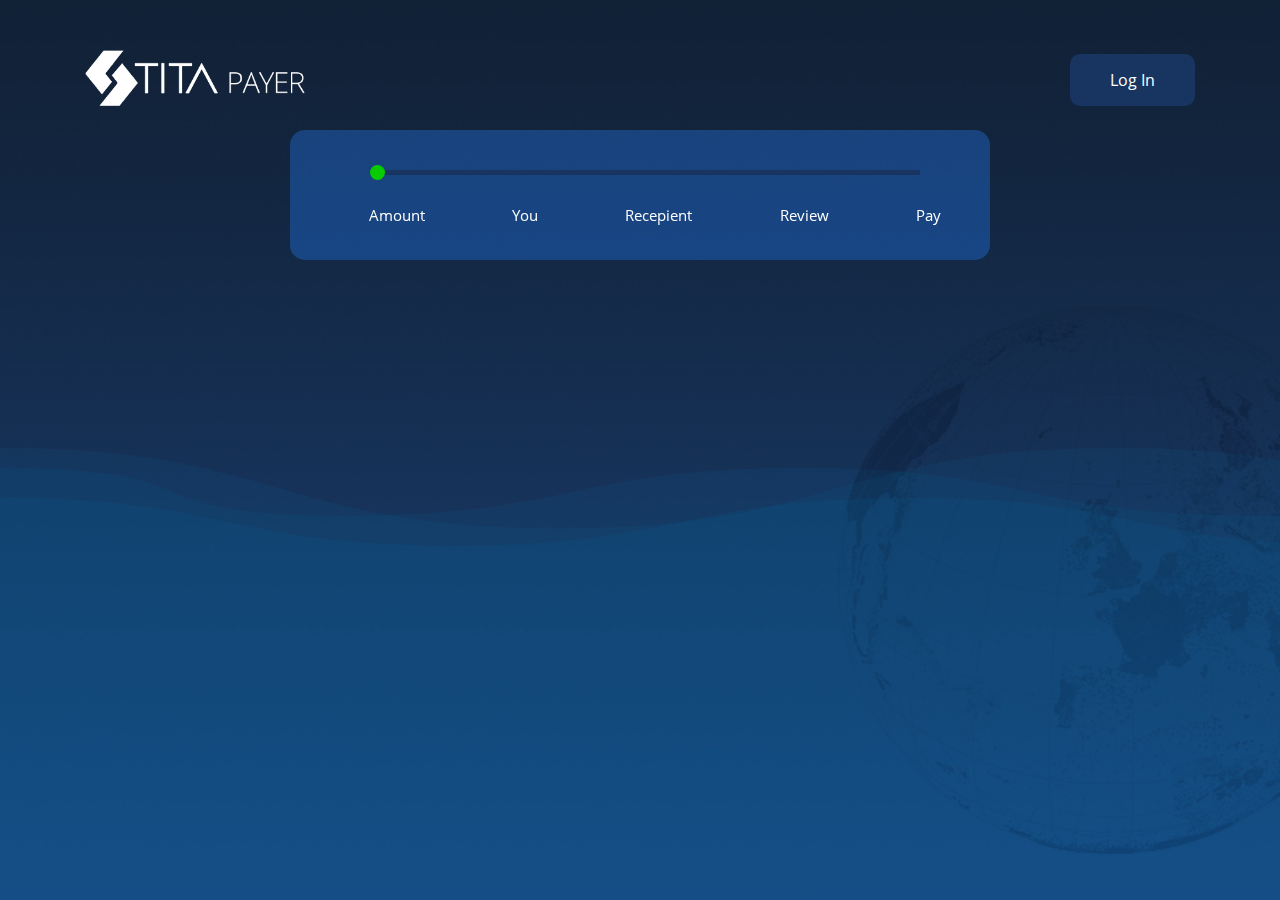
==== dashboard/enterpayment.html @ d39fa4a3 "finished auth" ====
<!DOCTYPE html>
<html lang="en">
  <head>
    <meta charset="UTF-8" />
    <meta name="viewport" content="width=device-width, initial-scale=1.0" />
    <meta http-equiv="X-UA-Compatible" content="ie=edge" />
    <title>Enter Payment | TITAPayer</title>
    <link rel="stylesheet" href="../css/bootstrap-grid.css" />
    <link rel="stylesheet" href="../css/style.css" />
  </head>
  <body>
    <section style="width:100%; position: fixed; bottom: 0px; height: 100vh;">
      <div class="footer popup-footer">
        <div class="footer-bg-waves footer-bg-waves--item2 js-wave2"></div>
        <div class="footer-bg-waves footer-bg-waves--item1 js-wave1"></div>
        <div class="footer-bg-waves footer-bg-waves--item3 js-wave3"></div>
        <div class="footer-bg"></div>
      </div>
    </section>
    <section id="header">
      <div class="container">
        <div class="row padding-vertical">
          <div class="col-md-6">
            <div class="nav">
              <a href="./index.html"
                ><img class="logo" src="../img/logo.png" alt=""
              /></a>
            </div>
          </div>
          <div class="col-md-6">
            <div class="">
              <ul style="text-align:right">
                <li style="color:white">
                  <a
                    style="margin-left:10px"
                    class="getStarted"
                    href="./login.html"
                    >Log In</a
                  >
                </li>
              </ul>
            </div>
          </div>
        </div>
        <div class="progress-holder">
          <div class="progressbar-back">
            <div class="progressbar-front"></div>
            <div class="progressbar-indicator"></div>
          </div>
          <ul>
            <li>
              <p>Amount</p>
            </li>
            <li>
              <p>You</p>
            </li>
            <li>
              <p>Recepient</p>
            </li>
            <li>
              <p>Review</p>
            </li>
            <li>
              <p>Pay</p>
            </li>
          </ul>
        </div>
      </div>
    </section>
  </body>
</html>
---- css/style.css ----
* {
  margin: 0;
  padding: 0;
  box-sizing: border-box;
}
@font-face {
  font-family: "OpenSansLight";
  src: url("../fonts/OPENSANS-LIGHT.TTF");
}
@font-face {
  font-family: "OpenSansRegular";
  src: url("../fonts/OPENSANS-REGULAR.TTF");
}
@font-face {
  font-family: "OpenSansBold";
  src: url("../fonts/OPENSANS-BOLD.TTF");
}
.center-content {
  justify-content: center;
  display: flex;
  height: min-content;
}
body {
  font-family: "OpenSansRegular";
}
.expand {
  width: 100%;
}
.getStarted {
  padding: 15px 40px;
  background-color: #173560;
  border-radius: 10px;
}
#header {
  background-image: url(../img/header_bg.jpg);
  background-size: cover;
  min-height: 100vh;
}
#header ul {
  text-align: left;
}
#header li {
  display: inline-block;
  padding-left: 30px;
}
#header a {
  color: white;
  text-decoration: none;
  line-height: 60px;
}
#header .caption {
  font-family: "OpenSansBold";
  font-size: 43px;
  color: white;
  font-weight: 100;
}
#header .description {
  font-size: 20px;
  font-family: "OpenSansLight";
  color: white;
  font-weight: 100;
  padding-top: 15px;
  padding-bottom: 35px;
  max-width: 380px;
}

.createaccount {
  font-family: "OpenSansRegular";
  background-color: #29c73c;
  border: none;
  border-radius: 100px;
  padding: 15px 50px;
  font-size: 20px;
  color: white;
  margin-right: 10px;
  margin-bottom: 10px;
}
.loginaccount {
  font-family: "OpenSansRegular";
  background-color: transparent;
  border: 2px solid white;
  border-radius: 100px;
  padding: 15px 50px;
  font-size: 20px;
  color: white;
}
.nav {
  display: flex;
  flex-direction: row;
  justify-content: space-between;
}
.padding-vertical {
  padding-top: 50px;
}
.logo {
  max-width: 220px;
}
.partner-holder {
  margin-top: 50px;
}
.partner-holder img {
  height: 33px;
  margin-right: 10px;
  margin-bottom: 30px;
}
.exchange-card {
  background-color: #122137;
  width: 85%;
  border-radius: 20px;
  margin-bottom: 40px;
}
.exchange-card .top {
  padding: 30px;
  background-color: #183b6b;
  border-radius: 20px 20px 0 0;
  color: white;
}
.exchange-card .body {
  padding: 30px;
  color: white;
}
input {
  font-size: 20px;
  padding: 15px;
  width: 100%;
  margin-top: 10px;
}
.input-holder {
  position: relative;
  margin-bottom: 20px;
}
.dropdown {
  position: absolute;
  right: 0;
  height: 54px;
  top: 11px;
  padding: 0 10px;
  border: 1px solid rgb(211, 211, 211);
}
.proceed {
  font-family: "OpenSansRegular";
  width: 100%;
  background-color: #5bd882;
  border: none;
  border-radius: 10px;
  padding: 15px;
  color: white;
  font-size: 20px;
  margin-bottom: 30px;
}
.head {
  margin-top: 120px;
}

.features-holder {
  height: 400px;
  display: flex;
  justify-content: center;
  margin-top: -190px;
  z-index: 2;
  /* position: absolute; */
  /* left: 50%;
  transform: translate(-50%); */
}
/* .features-holder {
  height: 400px;
  display: flex;
  justify-content: center;
  position: absolute;
  left: 50%;
  transform: translate(-50%);
} */
.feature-cards {
  width: 800px;
  /* background-color: #173560; */
  display: flex;
  flex-direction: row;
  align-items: center;
}
.card-small {
  width: 250px;
  background-color: #173560;
  height: 250px;
  -webkit-box-shadow: 0px 0px 34px 0px rgba(0, 0, 0, 0.3);
  -moz-box-shadow: 0px 0px 34px 0px rgba(0, 0, 0, 0.3);
  box-shadow: 0px 0px 34px 0px rgba(0, 0, 0, 0.3);
  text-align: center;
  padding: 20px;
  color: white;
  z-index: 1;
}
.card-small p {
  font-family: "OpenSansLight";
  font-size: 15px;
}
.card-small img {
  height: 60px;
  padding-bottom: 8px;
}
.card-big {
  width: 300px;
  background-color: #173560;
  height: 300px;
  -webkit-box-shadow: 0px 0px 34px 0px rgba(0, 0, 0, 0.45);
  -moz-box-shadow: 0px 0px 34px 0px rgba(0, 0, 0, 0.45);
  box-shadow: 0px 0px 34px 0px rgba(0, 0, 0, 0.45);
  z-index: 1;
  text-align: center;
  padding: 20px 30px;
  color: white;
}
.card-big p {
  font-family: "OpenSansLight";
  font-size: 15px;
}
.card-big img {
  height: 90px;
  padding-bottom: 8px;
}
#particles {
  width: 100%;

  height: 100%;

  overflow: hidden;
  position: absolute;
}
.clip-circle {
  clip-path: circle(720px at 100px right);
  /* OLD VALUE example: circle(245px, 140px, 50px); */
  /* Yep, even the new clip-path has deprecated stuff. */
}
.clip-ellipse {
  clip-path: ellipse(800px 600px at bottom right);
  /* OLD VALUE example: ellipse(245px, 80px, 75px, 30px); */
}
@media only screen and (max-width: 1280px) {
  .features-holder {
    margin-top: -110px;
  }
}
@media only screen and (max-width: 1200px) {
  .features-holder {
    margin-top: -70px;
  }
}
@media only screen and (max-width: 768px) {
  .features-holder {
    margin-top: 0px;
    padding-top: 20px;
    height: auto;
  }
  .feature-cards {
    flex-direction: column;
    align-items: center;
  }
}
.world-map {
  background-image: url(../img/world-map-dots.png);
  padding: 50px 0px;
  /* margin-top */
}
.left-image img {
  width: 100%;
}
.flex-list {
  display: flex;
  align-items: center;
}
.left-side {
  background-color: white;
  padding: 35px;
  border-radius: 20px;
}
.left-side li {
  margin-bottom: 15px;
}
.left-side h2 {
  font-size: 35px;
  font-family: "OpenSansLight";
  margin: 20px 0px;
}
.left-side h2 span {
  font-family: "OpenSansBold";
}
.left-side > ul > li > img {
  width: 25px;
  margin-right: 10px;
}
.left-side > div > img {
  max-width: 150px;
}
.left-side p {
  font-size: 20px;
}
.coming-soon {
  margin-top: 15px;
  font-family: "OpenSansBold" !important;
  color: #1a4073;
  letter-spacing: -2px;
}
.desc {
  font-size: 14px !important;
  margin-bottom: 20px;
}
footer {
  height: auto;
  background-image: url(../img/footer-bg.png);
  background-size: cover;
  padding: 80px 20px 0px;
}
.footer-CTA {
  display: flex;
  flex-direction: column;
  justify-content: center;
}
.footer-CTA > div {
  text-align: center;
}
.footer-CTA h2 {
  font-size: 40px;
  font-family: "OpenSansLight";
  letter-spacing: -1px;
  color: white;
  font-weight: 100;
  margin-bottom: 15px;
}
.divider-green {
  background-color: #5bd882;
  width: 100px;
  height: 4px;
  margin: 20px 0px;
  left: 50%;
  position: relative;
  transform: translateX(-50%);
}
.footer-left {
  margin-top: 50px;
}
.footer-left #logo {
  width: 200px;
}
.footer-left #taxatec {
  width: 250px;
}
.footer-right ul {
  margin-bottom: 20px;
}
.footer-right li {
  list-style: none;
}
.footer-right {
  padding: 40px 0px 100px;
}

.footer-right .listHead {
  color: #89a0bf;
  font-size: 18px;
  margin-bottom: 10px;
}

.footer-right p {
  font-size: 12px;
  color: white;
  margin-bottom: 8px;
}
.copyright {
  background-color: #122137;
  padding: 20px;
  text-align: center;
  color: white;
}
.login {
  position: relative;
  margin-top: 40px;
}
.login > div > h2 {
  font-size: 50px;
}
.login > div > h2,
.login > div > p {
  color: white;
}
.login-card {
  margin-top: 80px;
  max-width: 500px;
  position: relative;
  color: #748b9f;
  left: 50%;
  transform: translate(-50%, 0px);
}
.login-card input {
  background-color: transparent;
  border-radius: 50px;
  border: 1px solid white;
  margin-bottom: 20px;
  color: white;
}
.signin {
  background: linear-gradient(105.37deg, #49d60a -37.15%, #09cb01 51.25%);
  padding: 2px 15px;
  border-radius: 50px;
  width: 100%;
  display: inline-block;
  font-size: 20px;
  text-align: center;
  font-weight: bold;
  transition: all 0.5s ease-in-out;
  margin-bottom: 40px;
}
.signin:hover {
  background: linear-gradient(105.37deg, #5fd329 -22.15%, #3bf335 70.25%);
}
.forgot {
  margin: 20px 0 30px;
  color: #748b9f !important;
  display: inline-block;
  text-align: center !important;
  width: 100%;
}
.new {
  margin: 20px 0 30px;
  color: #ffffff !important;
  display: inline-block;
  text-align: center !important;
  width: 100%;
}
.forgot span {
  color: #2382ff !important;
  text-decoration: underline;
}

.footer {
  position: relative;
  padding-top: 182px;
  padding-bottom: 56px;
  z-index: 0;
  overflow: hidden;
}

.popup-footer.footer {
  margin-top: 60px;
  min-height: calc(100vh - 700px);
}
.popup-footer.footer {
  position: absolute;
  padding-top: 0;
  padding-bottom: 0;
  left: 0;
  right: 0;
  height: 465px;
  overflow: hidden;
  /* margin-bottom: -230px; */
  margin-top: -20px;
  bottom: 0;
}

.footer-bg-waves--item2 {
  background-image: url(../img/wave2.svg);
  width: 6400px !important;
  height: 432px;
  min-height: 432px;
  z-index: 0;
  animation: wave2 16s infinite;
  animation-timing-function: ease;
  animation-timing-function: linear;
}
.footer-bg-waves--item1 {
  background-image: url(../img/wave1.svg);
  width: 4460px !important;
  height: 452px;
  min-height: 452px;
  z-index: 0;
  animation: wave1 14s cubic-bezier(0.36, 0.45, 0.63, 0.53) infinite;
}
.footer-bg-waves--item3 {
  background-image: url(../img/wave3.svg);
  width: 7288px !important;
  height: 402px;
  min-height: 402px;
  z-index: 0;
  animation: wave3 19s infinite;
  animation-timing-function: ease;
  animation-timing-function: linear;
}
.footer-bg-waves {
  position: absolute;
  left: 0;
  bottom: 0;
  pointer-events: none;
  background-repeat: repeat-x;
  width: 100%;
  transform: translate3d(0, 0, 0.01);
  will-change: transform;
}
@keyframes wave1 {
  0% {
    transform: translateX(-1115px);
  }
  100% {
    transform: translateX(0);
  }
}
@keyframes wave2 {
  0% {
    transform: translateX(0);
  }
  100% {
    transform: translateX(-1600px);
  }
}
@keyframes wave3 {
  0% {
    transform: translateX(0);
  }
  100% {
    transform: translateX(-1822px);
  }
}

/* DASHBOARD */
.progress-holder {
  background-color: #2382ff55;
  padding: 20px;
  max-width: 700px;
  position: relative;
  left: 50%;
  transform: translateX(-50%);
  text-align: center;
  color: White;
  display: flex;
  flex-direction: column;
  justify-content: center;
  border-radius: 15px;
}
.progress-holder ul {
  display: flex;
  justify-content: space-around;
  width: 100%;
  margin-bottom: 15px;
}
.progress-holder p {
  font-size: 15px;
}

.progressbar-back {
  height: 5px;
  /* width: 100%; */
  background-color: #173560;
  position: relative;
  margin: 20px 50px 30px 60px;
}
.progressbar-front {
  position: absolute;
  height: 5px;
  width: 0%;
  background-color: #09cb01;
  border-radius: 10px;
  /* padding: 0px 80px; */
}
.progressbar-indicator {
  position: absolute;
  height: 15px;
  width: 15px;
  left: 0%;
  top: -5px;
  background-color: #09cb01;
  border-radius: 15px;
}
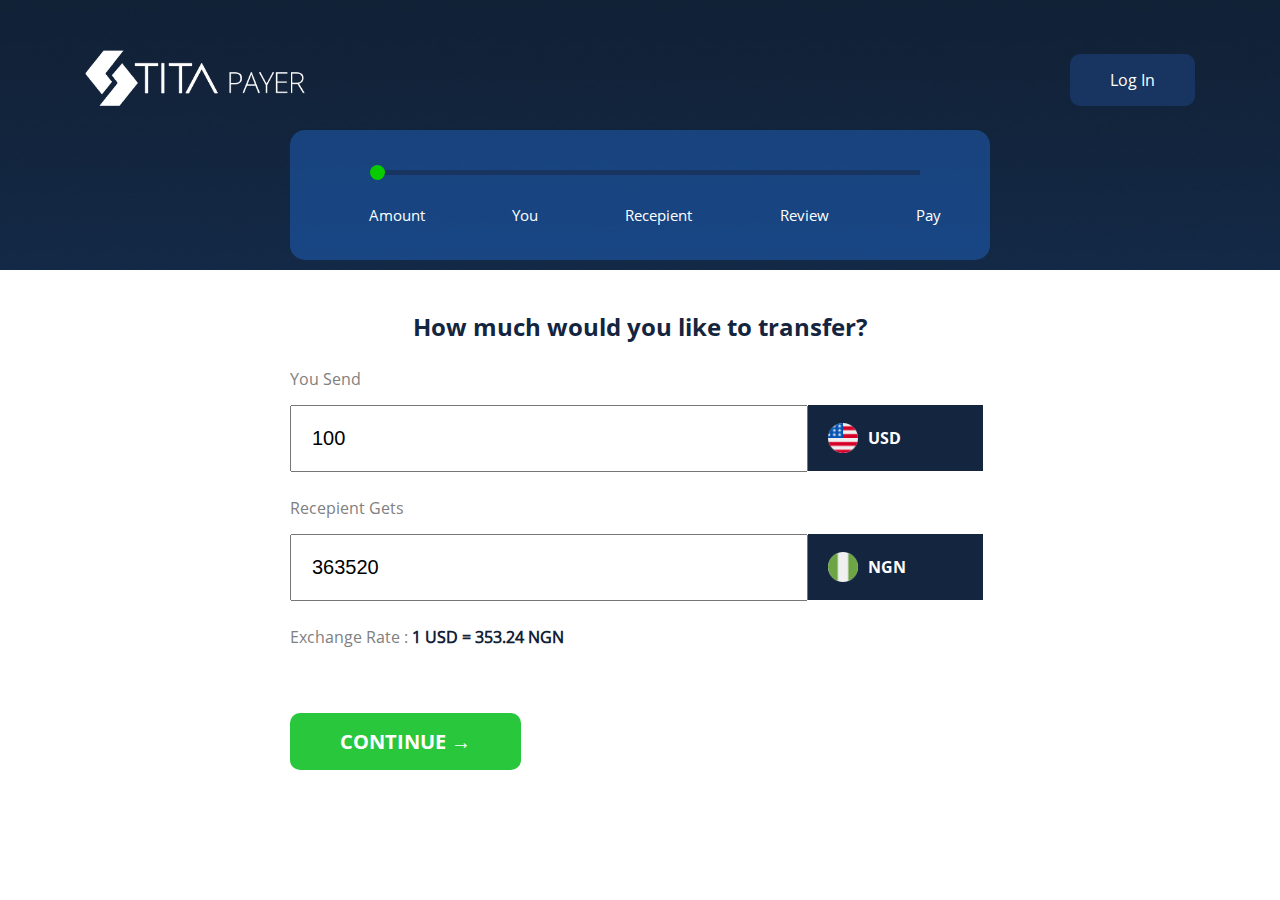
==== commit 2e0c065c: "finished pages" ====
--- a/dashboard/enterpayment.html
+++ b/dashboard/enterpayment.html
@@ -4,25 +4,17 @@
     <meta charset="UTF-8" />
     <meta name="viewport" content="width=device-width, initial-scale=1.0" />
     <meta http-equiv="X-UA-Compatible" content="ie=edge" />
-    <title>Enter Payment | TITAPayer</title>
+    <title>TITAPayer | Enter Payment</title>
     <link rel="stylesheet" href="../css/bootstrap-grid.css" />
     <link rel="stylesheet" href="../css/style.css" />
   </head>
   <body>
-    <section style="width:100%; position: fixed; bottom: 0px; height: 100vh;">
-      <div class="footer popup-footer">
-        <div class="footer-bg-waves footer-bg-waves--item2 js-wave2"></div>
-        <div class="footer-bg-waves footer-bg-waves--item1 js-wave1"></div>
-        <div class="footer-bg-waves footer-bg-waves--item3 js-wave3"></div>
-        <div class="footer-bg"></div>
-      </div>
-    </section>
-    <section id="header">
+    <section id="header" style="min-height:30vh">
       <div class="container">
         <div class="row padding-vertical">
           <div class="col-md-6">
             <div class="nav">
-              <a href="./index.html"
+              <a href="../index.html"
                 ><img class="logo" src="../img/logo.png" alt=""
               /></a>
             </div>
@@ -67,5 +59,27 @@
         </div>
       </div>
     </section>
+    <section class="container wizard-form">
+      <div class="wizard-howmuch">
+        <h2>How much would you like to transfer?</h2>
+        <p>You Send</p>
+        <div style="display:flex">
+          <input type="number" value="100" />
+          <a class="exbtn" href=""
+            ><img src="../img/united-states.png" alt="" /> <span>USD</span></a
+          >
+        </div>
+        <p>Recepient Gets</p>
+        <div style="display:flex">
+          <input type="number" value="363520" />
+          <a class="exbtn" href=""
+            ><img src="../img/nigeria.png" alt="" /> <span>NGN</span></a
+          >
+        </div>
+        <p>Exchange Rate : <span class="exch">1 USD = 353.24 NGN</span></p>
+        <p></p>
+        <a class="createaccount continue" href="">CONTINUE →</a>
+      </div>
+    </section>
   </body>
 </html>
--- a/css/style.css
+++ b/css/style.css
@@ -567,3 +567,59 @@
   background-color: #09cb01;
   border-radius: 15px;
 }
+.wizard-form {
+  background-color: white;
+}
+.wizard-howmuch {
+  color: white;
+  max-width: 700px;
+  position: relative;
+  left: 50%;
+  transform: translateX(-50%);
+}
+.wizard-howmuch h2 {
+  text-align: center;
+  margin-top: 40px;
+  margin-bottom: 20px;
+  color: #14253f;
+  font-family: "OpenSansBold";
+}
+.wizard-howmuch input {
+  padding: 20px;
+  display: inline-block;
+  width: 74%;
+  margin: 0px;
+}
+.wizard-howmuch img {
+  height: 30px;
+  width: 30px;
+  margin-right: 10px;
+}
+.wizard-howmuch p {
+  color: gray;
+  margin-bottom: 15px;
+  margin-top: 25px;
+}
+.wizard-howmuch .exbtn {
+  display: inline-block;
+  display: flex;
+  width: 25%;
+  align-items: center;
+  height: 66px;
+  background-color: #14253f;
+  color: white;
+  padding: 20px;
+  text-decoration: none;
+  font-family: "OpenSansBold";
+}
+.wizard-howmuch .exch {
+  font-weight: bolder;
+  color: #122137;
+}
+.continue {
+  display: inline-block;
+  border-radius: 10px;
+  text-decoration: none;
+  font-family: "OpenSansBold";
+  margin-top: 40px;
+}
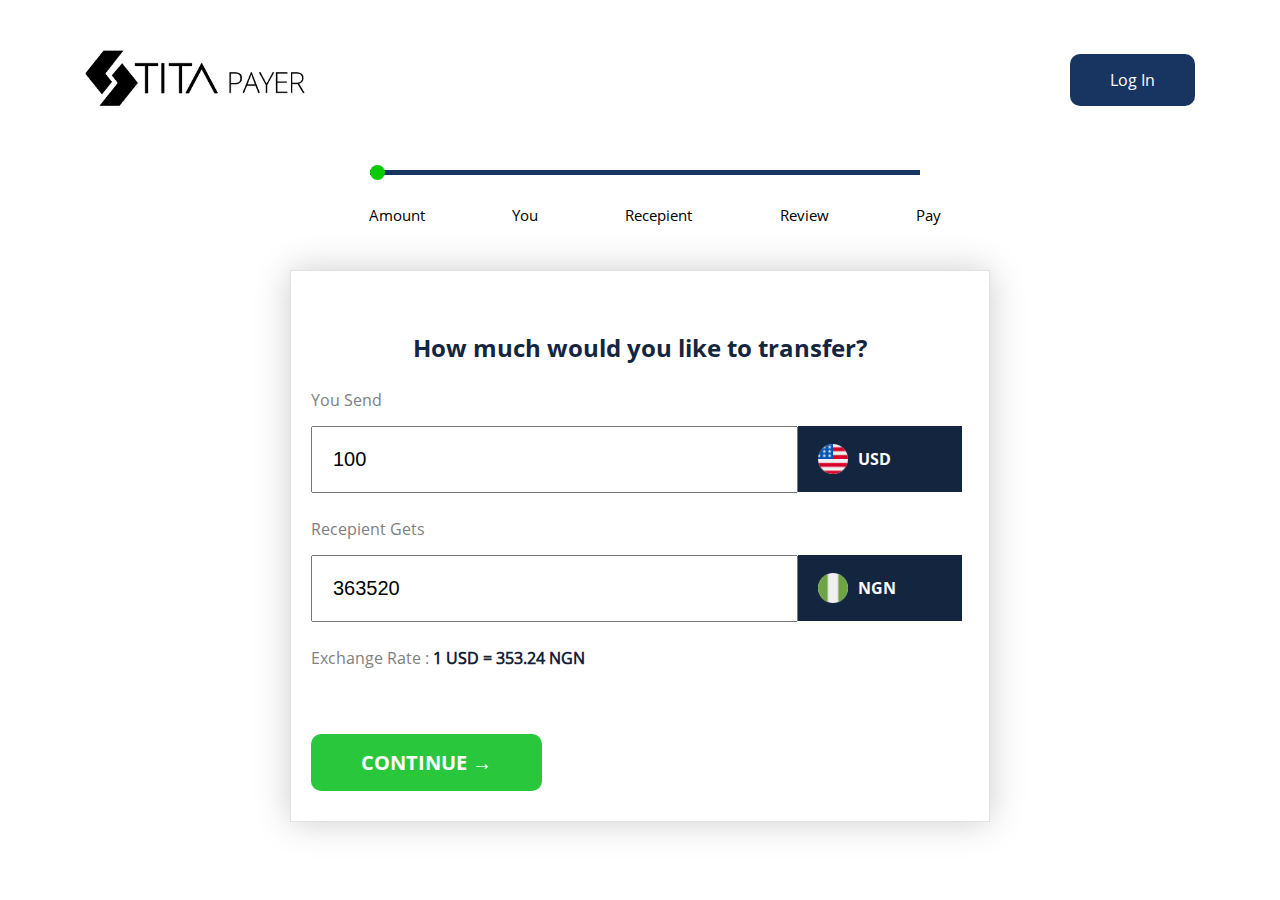
==== commit b88c2ed7: "finished pages" ====
--- a/dashboard/enterpayment.html
+++ b/dashboard/enterpayment.html
@@ -9,13 +9,17 @@
     <link rel="stylesheet" href="../css/style.css" />
   </head>
   <body>
-    <section id="header" style="min-height:30vh">
+    <section id="header" style="min-height:30vh; background:none">
       <div class="container">
         <div class="row padding-vertical">
           <div class="col-md-6">
             <div class="nav">
               <a href="../index.html"
-                ><img class="logo" src="../img/logo.png" alt=""
+                ><img
+                  class="logo"
+                  style="filter: invert()"
+                  src="../img/logo.png"
+                  alt=""
               /></a>
             </div>
           </div>
@@ -39,7 +43,7 @@
             <div class="progressbar-front"></div>
             <div class="progressbar-indicator"></div>
           </div>
-          <ul>
+          <ul style="color:black">
             <li>
               <p>Amount</p>
             </li>
--- a/css/style.css
+++ b/css/style.css
@@ -34,7 +34,7 @@
 #header {
   background-image: url(../img/header_bg.jpg);
   background-size: cover;
-  min-height: 100vh;
+  min-height: 900px;
 }
 #header ul {
   text-align: left;
@@ -311,17 +311,18 @@
 }
 .footer-CTA {
   display: flex;
-  flex-direction: column;
-  justify-content: center;
+  flex-direction: row;
+  justify-content: space-between;
+  padding: 50px;
 }
 .footer-CTA > div {
   text-align: center;
 }
 .footer-CTA h2 {
   font-size: 40px;
-  font-family: "OpenSansLight";
+  font-family: "OpenSansBold";
   letter-spacing: -1px;
-  color: white;
+  color: #193258;
   font-weight: 100;
   margin-bottom: 15px;
 }
@@ -452,7 +453,8 @@
   overflow: hidden;
   /* margin-bottom: -230px; */
   margin-top: -20px;
-  bottom: 0;
+  /* bottom: 0; */
+  top: 455px;
 }
 
 .footer-bg-waves--item2 {
@@ -520,7 +522,7 @@
 
 /* DASHBOARD */
 .progress-holder {
-  background-color: #2382ff55;
+  /* background-color: #2382ff55; */
   padding: 20px;
   max-width: 700px;
   position: relative;
@@ -576,6 +578,11 @@
   position: relative;
   left: 50%;
   transform: translateX(-50%);
+  -webkit-box-shadow: 0px 0px 34px 0px rgba(0, 0, 0, 0.2);
+  -moz-box-shadow: 0px 0px 34px 0px rgba(0, 0, 0, 0.2);
+  box-shadow: 0px 0px 34px 0px rgba(0, 0, 0, 0.2);
+  padding: 20px;
+  border: 1px solid rgba(149, 149, 149, 0.281);
 }
 .wizard-howmuch h2 {
   text-align: center;
